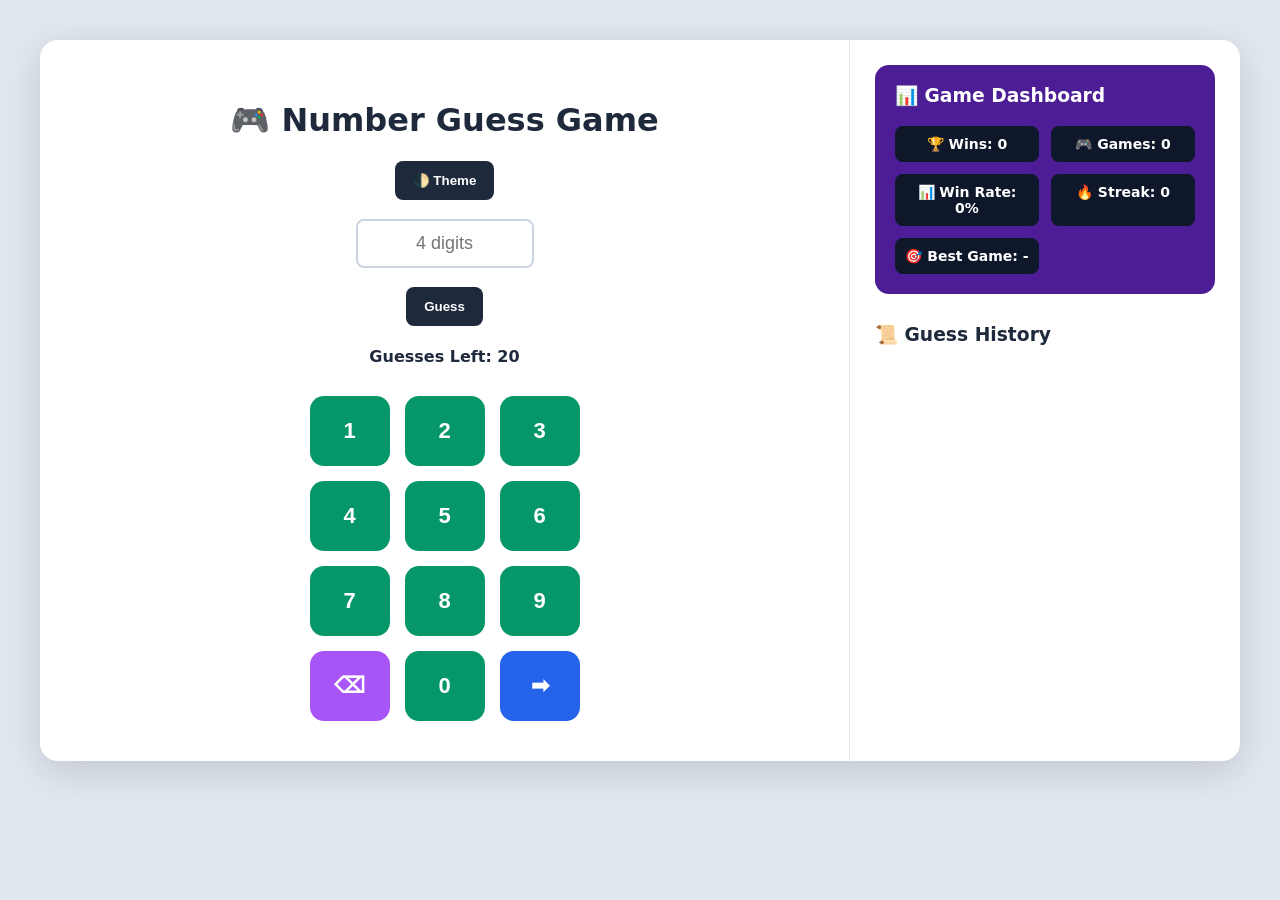
==== index.html @ 5a293d76 "Initial commit: number guess game" ====
<!DOCTYPE html>
<html lang="en">

<head>
<meta charset="UTF-8">
<meta name="viewport" content="width=device-width, initial-scale=1.0">
<title>Number Guess Game</title>

<link rel="stylesheet" href="css/styles.css">

</head>

<body>

<div class="main">

<!-- GAME AREA -->

<div class="game">

<h1>🎮 Number Guess Game</h1>

<button class="primary" onclick="toggleTheme()">🌓 Theme</button>

<br><br>

<input id="guessInput" maxlength="4" placeholder="4 digits">

<br><br>

<button class="primary" onclick="guess()">Guess</button>

<h3 id="result"></h3>
<h4 id="remaining"></h4>

<div class="keyboard">

<button onclick="addNum(1)">1</button>
<button onclick="addNum(2)">2</button>
<button onclick="addNum(3)">3</button>

<button onclick="addNum(4)">4</button>
<button onclick="addNum(5)">5</button>
<button onclick="addNum(6)">6</button>

<button onclick="addNum(7)">7</button>
<button onclick="addNum(8)">8</button>
<button onclick="addNum(9)">9</button>

<button class="backspace" onclick="deleteNum()">⌫</button>
<button onclick="addNum(0)">0</button>
<button class="enter" onclick="guess()">➡</button>

</div>

</div>

<!-- SIDE PANEL -->

<div class="sidePanel">

<div class="dashboard">

<h3>📊 Game Dashboard</h3>

<div class="stats">
<div>🏆 Wins: <span id="wins">0</span></div>
<div>🎮 Games: <span id="games">0</span></div>
<div>📊 Win Rate: <span id="rate">0%</span></div>
<div>🔥 Streak: <span id="streak">0</span></div>
<div>🎯 Best Game: <span id="best">-</span></div>
</div>

</div>

<h3>📜 Guess History</h3>

<div id="history" class="history"></div>

</div>

</div>

<script src="js/game.js"></script>

</body>
</html>
---- css/styles.css ----
/* GLOBAL */

body{
font-family:system-ui,-apple-system,Segoe UI,Roboto,sans-serif;
background:#e2e8f0;
margin:0;
color:#1e293b;
}

.dark{
background:#0f172a;
color:#f1f5f9;
}

/* MAIN CARD */

.main{
max-width:1200px;
margin:40px auto;
display:flex;
background:white;
border-radius:18px;
overflow:hidden;
box-shadow:0 10px 40px rgba(0,0,0,0.15);
}

.dark .main{
background:#020617;
}

/* GAME AREA */

.game{
flex:1;
padding:40px;
text-align:center;
}

/* SIDE PANEL */

.sidePanel{
width:340px;
padding:25px;
border-left:1px solid #e2e8f0;
overflow-y:auto;
}

.dark .sidePanel{
border-left:1px solid #1e293b;
}

/* INPUT */

input{
padding:12px;
font-size:18px;
width:150px;
text-align:center;
border-radius:8px;
border:2px solid #cbd5e1;
}

/* BUTTON */

button{
padding:12px 18px;
border:none;
border-radius:8px;
font-weight:600;
cursor:pointer;
}

.primary{
background:#1e293b;
color:white;
}

.primary:hover{
background:#0f172a;
}

/* KEYBOARD */

.keyboard{
display:grid;
grid-template-columns:repeat(3,80px);
gap:15px;
justify-content:center;
margin-top:30px;
}

.keyboard button{
width:80px;
height:70px;
font-size:22px;
border-radius:14px;
background:#059669;
color:white;
font-weight:bold;
}

.keyboard button:hover{
background:#047857;
transform:scale(1.05);
}

/* SPECIAL KEYS */

.enter{
background:#2563eb !important;
}

.backspace{
background:#a855f7 !important;
}

/* DASHBOARD */

.dashboard{
margin-bottom:30px;
background:#4c1d95; /* dark purple */
padding:20px;
border-radius:14px;
color:white;
font-weight:600;
}

.dashboard h3{
margin-top:0;
color:white;
}

.stats{
display:grid;
grid-template-columns:1fr 1fr;
gap:12px;
}

.stats div{
background:#0f172a; /* keep dark cells */
padding:12px;
border-radius:8px;
text-align:center;
font-size:14px;
color:white;
font-weight:bold;
}

.dashboard h3{
margin-top:0;
}

.stats{
display:grid;
grid-template-columns:1fr 1fr;
gap:12px;
}

.stats div{
background:#0f172a;
padding:10px;
border-radius:8px;
text-align:center;
font-size:14px;
}

/* HISTORY */

.history div{
background:#f1f5f9;
padding:10px;
margin-bottom:6px;
border-radius:6px;
font-size:14px;
}

.dark .history div{
background:#1e293b;
}

/* RESULT */

#result{
margin-top:20px;
font-weight:600;
font-size:18px;
}

/* PARTICLES */

.particle{
position:fixed;
font-size:28px;
pointer-events:none;
animation:explode 3s forwards;
}

@keyframes explode{
0%{transform:translate(0,0);opacity:1}
100%{transform:translate(var(--x),var(--y));opacity:0}
}

/* MOBILE */

@media(max-width:900px){

.main{
flex-direction:column;
}

.sidePanel{
width:100%;
border-left:none;
border-top:1px solid #e2e8f0;
}

.stats{
grid-template-columns:1fr;
}

}
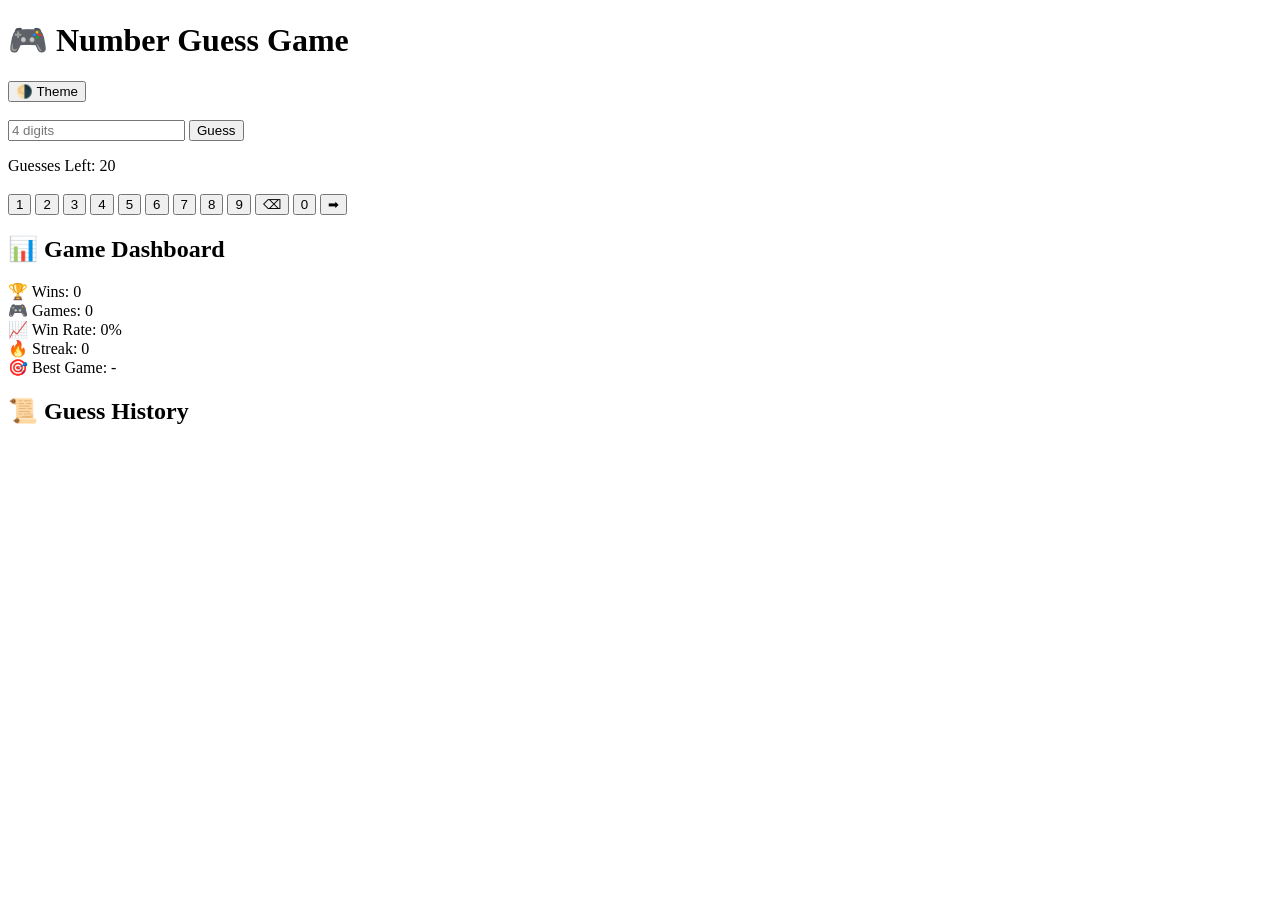
==== commit c33c7c16: "Fix mobile layout - move dashboard to bottom" ====
--- a/index.html
+++ b/index.html
@@ -1,4 +1,3 @@
-
 <!DOCTYPE html>
 <html lang="en">
 
@@ -7,82 +6,81 @@
 <meta name="viewport" content="width=device-width, initial-scale=1.0">
 <title>Number Guess Game</title>
 
-<link rel="stylesheet" href="css/styles.css">
-
+<link rel="stylesheet" href="style.css">
 </head>
 
 <body>
 
-<div class="main">
+<div class="main-container">
 
-<!-- GAME AREA -->
+    <!-- GAME SECTION -->
+    <div class="game-section">
 
-<div class="game">
+        <h1>🎮 Number Guess Game</h1>
 
-<h1>🎮 Number Guess Game</h1>
+        <button class="theme-btn" onclick="toggleTheme()">🌗 Theme</button>
 
-<button class="primary" onclick="toggleTheme()">🌓 Theme</button>
+        <br><br>
 
-<br><br>
+        <input id="guessInput" class="guess-input" placeholder="4 digits" maxlength="4">
 
-<input id="guessInput" maxlength="4" placeholder="4 digits">
+        <button class="guess-btn" onclick="guess()">Guess</button>
 
-<br><br>
+        <p id="remaining" class="guesses-left">Guesses Left: 20</p>
 
-<button class="primary" onclick="guess()">Guess</button>
+        <h3 id="result"></h3>
 
-<h3 id="result"></h3>
-<h4 id="remaining"></h4>
+        <!-- KEYPAD -->
+        <div class="keypad">
 
-<div class="keyboard">
+            <button onclick="addNum(1)">1</button>
+            <button onclick="addNum(2)">2</button>
+            <button onclick="addNum(3)">3</button>
 
-<button onclick="addNum(1)">1</button>
-<button onclick="addNum(2)">2</button>
-<button onclick="addNum(3)">3</button>
+            <button onclick="addNum(4)">4</button>
+            <button onclick="addNum(5)">5</button>
+            <button onclick="addNum(6)">6</button>
 
-<button onclick="addNum(4)">4</button>
-<button onclick="addNum(5)">5</button>
-<button onclick="addNum(6)">6</button>
+            <button onclick="addNum(7)">7</button>
+            <button onclick="addNum(8)">8</button>
+            <button onclick="addNum(9)">9</button>
 
-<button onclick="addNum(7)">7</button>
-<button onclick="addNum(8)">8</button>
-<button onclick="addNum(9)">9</button>
+            <button class="delete" onclick="deleteNum()">⌫</button>
+            <button onclick="addNum(0)">0</button>
+            <button class="enter" onclick="guess()">➡</button>
 
-<button class="backspace" onclick="deleteNum()">⌫</button>
-<button onclick="addNum(0)">0</button>
-<button class="enter" onclick="guess()">➡</button>
+        </div>
+
+    </div>
+
+
+    <!-- DASHBOARD -->
+    <div class="dashboard-section">
+
+        <h2>📊 Game Dashboard</h2>
+
+        <div class="stat">🏆 Wins: <span id="wins">0</span></div>
+        <div class="stat">🎮 Games: <span id="games">0</span></div>
+        <div class="stat">📈 Win Rate: <span id="rate">0%</span></div>
+        <div class="stat">🔥 Streak: <span id="streak">0</span></div>
+        <div class="stat">🎯 Best Game: <span id="best">-</span></div>
+
+    </div>
+
+
+    <!-- HISTORY -->
+    <div class="history-section">
+
+        <h2>📜 Guess History</h2>
+
+        <div id="history" class="history-list"></div>
+
+    </div>
 
 </div>
 
-</div>
-
-<!-- SIDE PANEL -->
-
-<div class="sidePanel">
-
-<div class="dashboard">
-
-<h3>📊 Game Dashboard</h3>
-
-<div class="stats">
-<div>🏆 Wins: <span id="wins">0</span></div>
-<div>🎮 Games: <span id="games">0</span></div>
-<div>📊 Win Rate: <span id="rate">0%</span></div>
-<div>🔥 Streak: <span id="streak">0</span></div>
-<div>🎯 Best Game: <span id="best">-</span></div>
-</div>
-
-</div>
-
-<h3>📜 Guess History</h3>
-
-<div id="history" class="history"></div>
-
-</div>
-
-</div>
-
-<script src="js/game.js"></script>
+<!-- GAME SCRIPT -->
+<script src="game.js"></script>
 
 </body>
-</html>
+</html>
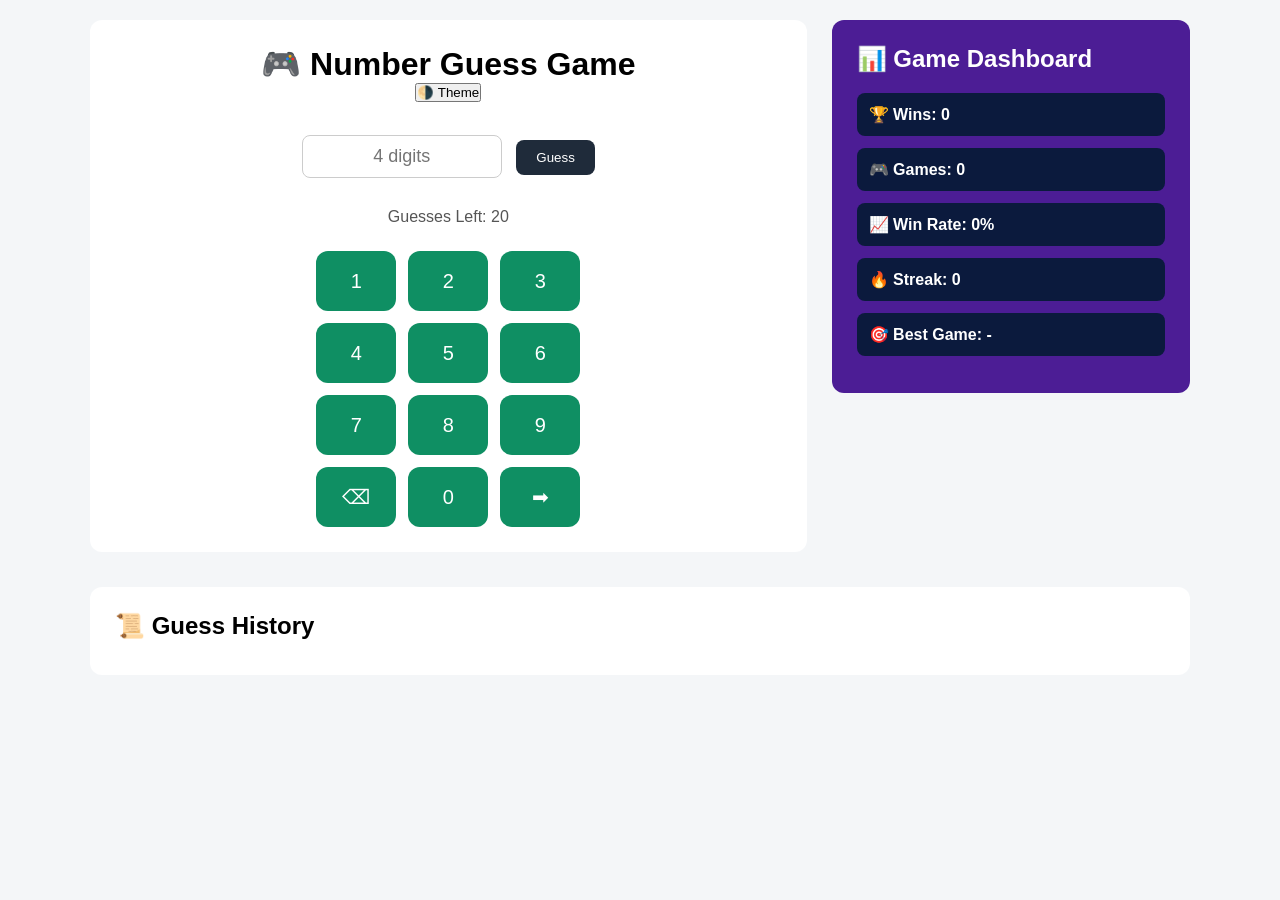
==== commit 0fb888a1: "path issue" ====
--- a/index.html
+++ b/index.html
@@ -6,7 +6,7 @@
 <meta name="viewport" content="width=device-width, initial-scale=1.0">
 <title>Number Guess Game</title>
 
-<link rel="stylesheet" href="style.css">
+<link rel="stylesheet" href="css/styles.css">
 </head>
 
 <body>
--- a/css/styles.css
+++ b/css/styles.css
@@ -0,0 +1,171 @@
+*{
+box-sizing:border-box;
+margin:0;
+padding:0;
+font-family:Arial;
+}
+
+body{
+background:#f4f6f8;
+padding:20px;
+}
+
+/* MAIN LAYOUT */
+
+.main-container{
+display:grid;
+grid-template-columns:2fr 1fr;
+gap:25px;
+max-width:1100px;
+margin:auto;
+align-items:start;
+}
+
+/* GAME SECTION */
+
+.game-section{
+background:white;
+padding:25px;
+border-radius:12px;
+text-align:center;
+}
+
+.guess-input{
+width:200px;
+padding:10px;
+margin:15px 0;
+font-size:18px;
+text-align:center;
+border-radius:8px;
+border:1px solid #ccc;
+}
+
+.guess-btn{
+padding:10px 20px;
+background:#1f2b3a;
+color:white;
+border:none;
+border-radius:8px;
+cursor:pointer;
+margin-left:10px;
+}
+
+.guesses-left{
+margin-top:15px;
+color:#555;
+}
+
+/* KEYPAD */
+
+.keypad{
+margin-top:25px;
+display:grid;
+grid-template-columns:repeat(3,80px);
+gap:12px;
+justify-content:center;
+}
+
+.keypad button{
+height:60px;
+font-size:20px;
+border:none;
+border-radius:12px;
+background:#0f8f63;
+color:white;
+cursor:pointer;
+transition:0.2s;
+}
+
+.keypad button:hover{
+transform:scale(1.05);
+}
+
+.delete{
+background:#9b5de5;
+}
+
+.enter{
+background:#2d6cdf;
+}
+
+/* DASHBOARD */
+
+.dashboard-section{
+background:#4c1d95;
+color:white;
+padding:25px;
+border-radius:12px;
+}
+
+.dashboard-section h2{
+margin-bottom:20px;
+}
+
+.stat{
+background:#0b1a3d;
+padding:12px;
+margin-bottom:12px;
+border-radius:8px;
+font-weight:bold;
+}
+
+/* HISTORY */
+
+.history-section{
+grid-column:1 / span 2;
+background:white;
+padding:25px;
+border-radius:12px;
+margin-top:10px;
+}
+
+.history-list{
+margin-top:10px;
+}
+
+/* ---------------- MOBILE ---------------- */
+
+@media (max-width:768px){
+
+.main-container{
+display:flex;
+flex-direction:column;
+gap:20px;
+}
+
+/* reset grid behavior */
+
+.history-section{
+grid-column:auto;
+}
+
+/* section order */
+
+.game-section{
+order:1;
+}
+
+.history-section{
+order:2;
+}
+
+.dashboard-section{
+order:3;
+}
+
+/* responsive keypad */
+
+.keypad{
+grid-template-columns:repeat(3,1fr);
+width:100%;
+}
+
+.keypad button{
+width:100%;
+}
+
+.guess-input{
+width:100%;
+}
+
+}
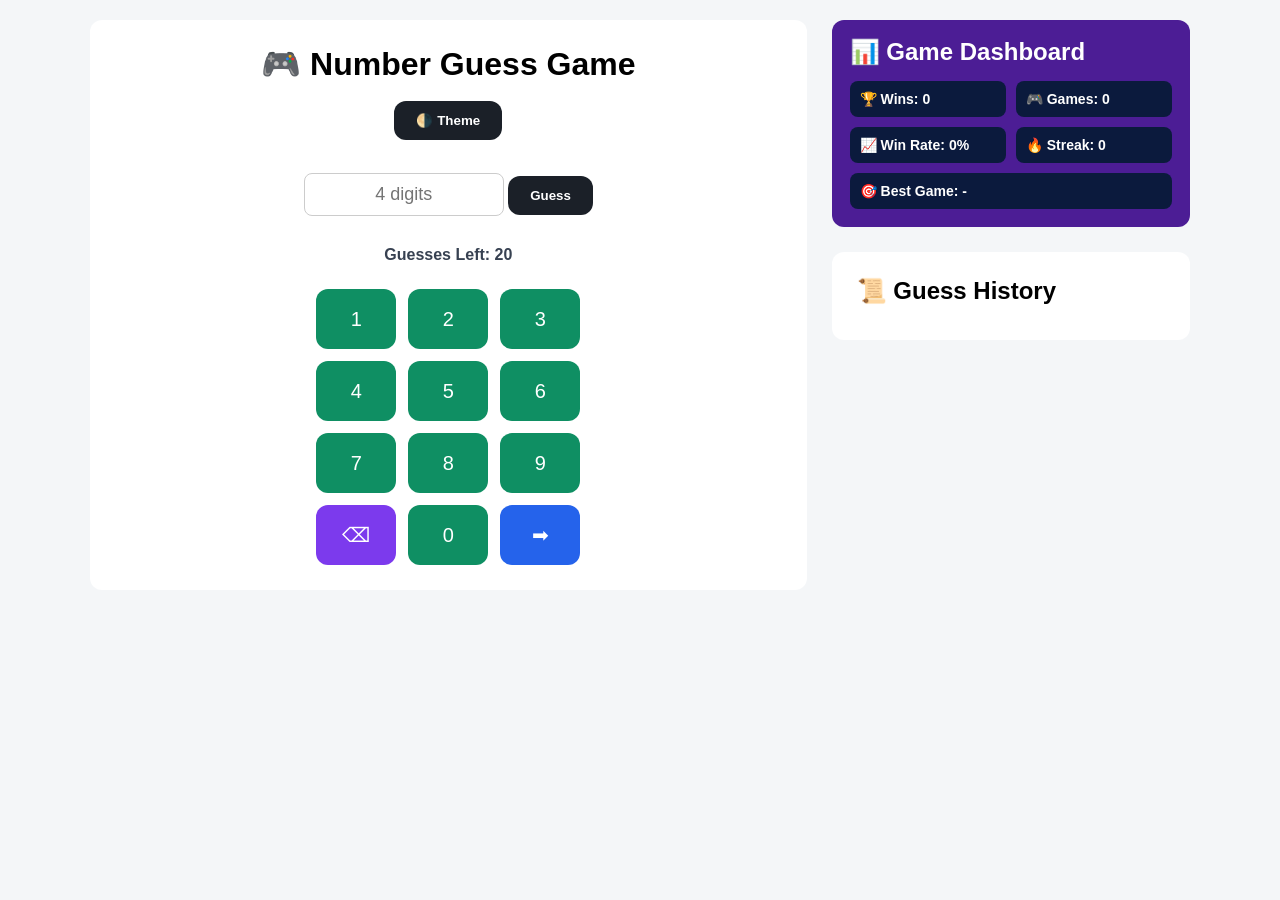
==== commit fb59d390: "Updated the dashboard" ====
--- a/index.html
+++ b/index.html
@@ -4,6 +4,7 @@
 <head>
 <meta charset="UTF-8">
 <meta name="viewport" content="width=device-width, initial-scale=1.0">
+
 <title>Number Guess Game</title>
 
 <link rel="stylesheet" href="css/styles.css">
@@ -18,17 +19,26 @@
 
         <h1>🎮 Number Guess Game</h1>
 
-        <button class="theme-btn" onclick="toggleTheme()">🌗 Theme</button>
+        <br>
+
+        <!-- THEME BUTTON -->
+        <button class="cell-btn theme-btn" onclick="toggleTheme()">🌗 Theme</button>
 
         <br><br>
 
-        <input id="guessInput" class="guess-input" placeholder="4 digits" maxlength="4">
+        <!-- INPUT -->
+        <input 
+        id="guessInput" 
+        class="guess-input" 
+        placeholder="4 digits"
+        maxlength="4">
 
-        <button class="guess-btn" onclick="guess()">Guess</button>
+        <button class="cell-btn guess-btn" onclick="guess()">Guess</button>
 
         <p id="remaining" class="guesses-left">Guesses Left: 20</p>
 
         <h3 id="result"></h3>
+
 
         <!-- KEYPAD -->
         <div class="keypad">
@@ -54,18 +64,38 @@
     </div>
 
 
+
     <!-- DASHBOARD -->
     <div class="dashboard-section">
 
         <h2>📊 Game Dashboard</h2>
 
-        <div class="stat">🏆 Wins: <span id="wins">0</span></div>
-        <div class="stat">🎮 Games: <span id="games">0</span></div>
-        <div class="stat">📈 Win Rate: <span id="rate">0%</span></div>
-        <div class="stat">🔥 Streak: <span id="streak">0</span></div>
-        <div class="stat">🎯 Best Game: <span id="best">-</span></div>
+        <div class="dashboard-grid">
+
+            <div class="stat">
+                🏆 Wins: <span id="wins">0</span>
+            </div>
+
+            <div class="stat">
+                🎮 Games: <span id="games">0</span>
+            </div>
+
+            <div class="stat">
+                📈 Win Rate: <span id="rate">0%</span>
+            </div>
+
+            <div class="stat">
+                🔥 Streak: <span id="streak">0</span>
+            </div>
+
+            <div class="stat" style="grid-column:1/3">
+                🎯 Best Game: <span id="best">-</span>
+            </div>
+
+        </div>
 
     </div>
+
 
 
     <!-- HISTORY -->
@@ -79,8 +109,9 @@
 
 </div>
 
+
 <!-- GAME SCRIPT -->
-<script src="game.js"></script>
+<script src="js/game.js"></script>
 
 </body>
 </html>
--- a/css/styles.css
+++ b/css/styles.css
@@ -8,27 +8,35 @@
 body{
 background:#f4f6f8;
 padding:20px;
-}
-
-/* MAIN LAYOUT */
+transition:0.3s;
+}
+
+/* ---------- DESKTOP LAYOUT ---------- */
 
 .main-container{
 display:grid;
 grid-template-columns:2fr 1fr;
+grid-template-rows:auto 1fr;
+grid-template-areas:
+"game dashboard"
+"game history";
 gap:25px;
 max-width:1100px;
 margin:auto;
 align-items:start;
 }
 
-/* GAME SECTION */
+/* ---------- GAME ---------- */
 
 .game-section{
+grid-area:game;
 background:white;
 padding:25px;
 border-radius:12px;
 text-align:center;
 }
+
+/* ---------- INPUT ---------- */
 
 .guess-input{
 width:200px;
@@ -40,22 +48,26 @@
 border:1px solid #ccc;
 }
 
+/* ---------- THEME + GUESS BUTTONS ---------- */
+
+.theme-btn,
 .guess-btn{
-padding:10px 20px;
-background:#1f2b3a;
+background:#1b2028;
 color:white;
 border:none;
-border-radius:8px;
+border-radius:12px;
+padding:12px 22px;
 cursor:pointer;
-margin-left:10px;
-}
-
-.guesses-left{
-margin-top:15px;
-color:#555;
-}
-
-/* KEYPAD */
+font-weight:600;
+transition:0.2s;
+}
+
+.theme-btn:hover,
+.guess-btn:hover{
+background:#374151;
+}
+
+/* ---------- KEYPAD ---------- */
 
 .keypad{
 margin-top:25px;
@@ -80,51 +92,68 @@
 transform:scale(1.05);
 }
 
-.delete{
-background:#9b5de5;
-}
-
-.enter{
-background:#2d6cdf;
-}
-
-/* DASHBOARD */
+/* Backspace button */
+
+.keypad button.delete{
+background:#7c3aed;
+}
+
+/* Enter button */
+
+.keypad button.enter{
+background:#2563eb;
+}
+
+/* ---------- GUESSES LEFT ---------- */
+
+.guesses-left{
+margin-top:15px;
+font-weight:700;
+color:#374151;
+}
+
+/* ---------- DASHBOARD ---------- */
 
 .dashboard-section{
+grid-area:dashboard;
 background:#4c1d95;
 color:white;
-padding:25px;
+padding:18px;
 border-radius:12px;
 }
 
 .dashboard-section h2{
-margin-bottom:20px;
+margin-bottom:15px;
+}
+
+.dashboard-grid{
+display:grid;
+grid-template-columns:1fr 1fr;
+gap:10px;
 }
 
 .stat{
 background:#0b1a3d;
-padding:12px;
-margin-bottom:12px;
+padding:10px;
 border-radius:8px;
 font-weight:bold;
-}
-
-/* HISTORY */
+font-size:14px;
+}
+
+/* ---------- HISTORY ---------- */
 
 .history-section{
-grid-column:1 / span 2;
+grid-area:history;
 background:white;
 padding:25px;
 border-radius:12px;
-margin-top:10px;
 }
 
 .history-list{
 margin-top:10px;
 }
 
-/* ---------------- MOBILE ---------------- */
-
+/* ---------- MOBILE ---------- */
 @media (max-width:768px){
 
 .main-container{
@@ -133,13 +162,14 @@
 gap:20px;
 }
 
-/* reset grid behavior */
-
-.history-section{
-grid-column:auto;
-}
-
-/* section order */
+/* Title + theme remain first automatically */
+
+.dashboard-section{
+order:3;
+margin:auto;
+width:100%;
+max-width:350px;
+}
 
 .game-section{
 order:1;
@@ -149,11 +179,7 @@
 order:2;
 }
 
-.dashboard-section{
-order:3;
-}
-
-/* responsive keypad */
+/* keypad responsive */
 
 .keypad{
 grid-template-columns:repeat(3,1fr);
@@ -168,4 +194,64 @@
 width:100%;
 }
 
+}
+/* ---------- DARK THEME ---------- */
+
+body.dark{
+background:#0f172a;
+color:white;
+}
+
+body.dark .game-section{
+background:#1e293b;
+}
+
+body.dark .history-section{
+background:#1e293b;
+}
+
+body.dark .guess-input{
+background:#0f172a;
+color:white;
+border:1px solid #444;
+}
+
+body.dark .dashboard-section{
+background:#312e81;
+}
+
+body.dark .stat{
+background:#020617;
+}
+
+/* Dark mode buttons */
+
+body.dark .theme-btn,
+body.dark .guess-btn{
+background:#4f0dbb;
+}
+
+/* Dark mode guesses text */
+
+body.dark .guesses-left{
+color:white;
+}
+
+.particle{
+position:fixed;
+font-size:30px;
+pointer-events:none;
+animation:explode 3s forwards;
+}
+
+@keyframes explode{
+0%{
+transform:translate(0,0);
+opacity:1;
+}
+
+100%{
+transform:translate(var(--x),var(--y));
+opacity:0;
+}
 }
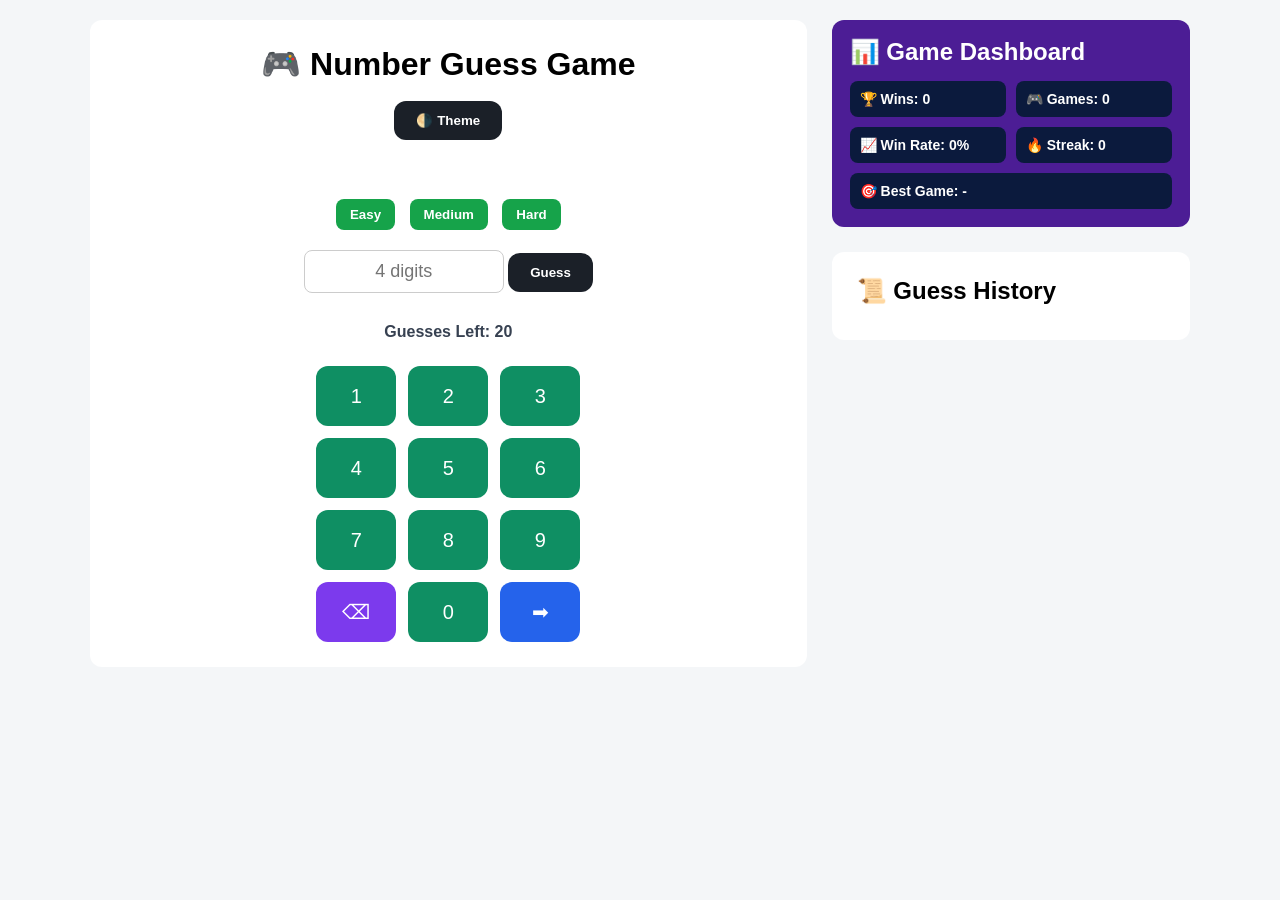
==== commit 816ff48d: "added difficulty levels" ====
--- a/index.html
+++ b/index.html
@@ -26,12 +26,20 @@
 
         <br><br>
 
+        <br><br>
+
+<div class="difficulty">
+<button onclick="setDifficulty(4)">Easy</button>
+<button onclick="setDifficulty(5)">Medium</button>
+<button onclick="setDifficulty(6)">Hard</button>
+</div>
+
         <!-- INPUT -->
         <input 
-        id="guessInput" 
-        class="guess-input" 
-        placeholder="4 digits"
-        maxlength="4">
+id="guessInput" 
+class="guess-input" 
+placeholder="Choose difficulty"
+maxlength="6">
 
         <button class="cell-btn guess-btn" onclick="guess()">Guess</button>
 
--- a/css/styles.css
+++ b/css/styles.css
@@ -48,6 +48,21 @@
 border:1px solid #ccc;
 }
 
+.difficulty button{
+margin:5px;
+padding:8px 14px;
+border:none;
+border-radius:8px;
+background:#16a34a;
+color:white;
+cursor:pointer;
+font-weight:bold;
+}
+
+.difficulty button:hover{
+background:#15803d;
+}
+
 /* ---------- THEME + GUESS BUTTONS ---------- */
 
 .theme-btn,
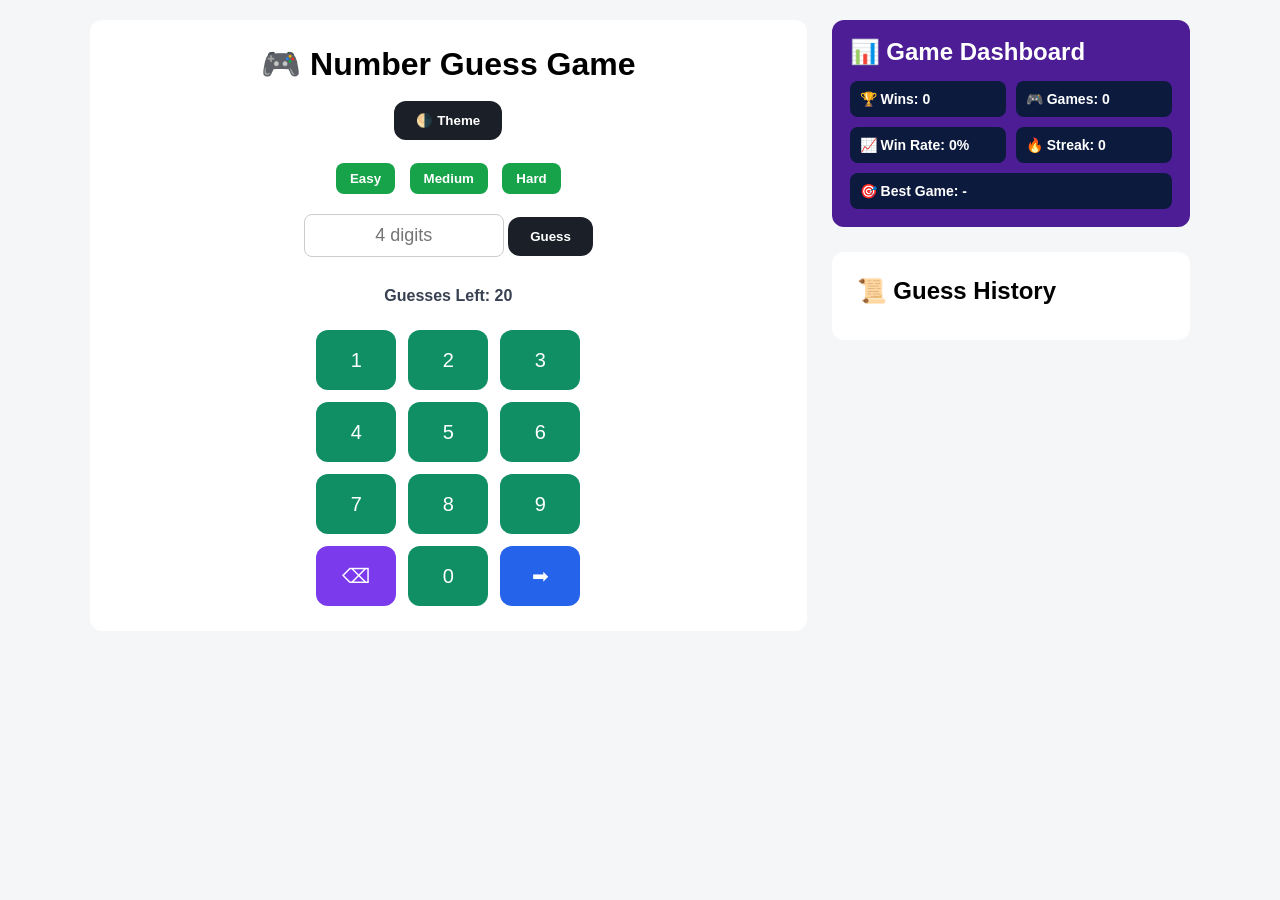
==== commit be59fcef: "added space change" ====
--- a/index.html
+++ b/index.html
@@ -24,7 +24,7 @@
         <!-- THEME BUTTON -->
         <button class="cell-btn theme-btn" onclick="toggleTheme()">🌗 Theme</button>
 
-        <br><br>
+        
 
         <br><br>
 
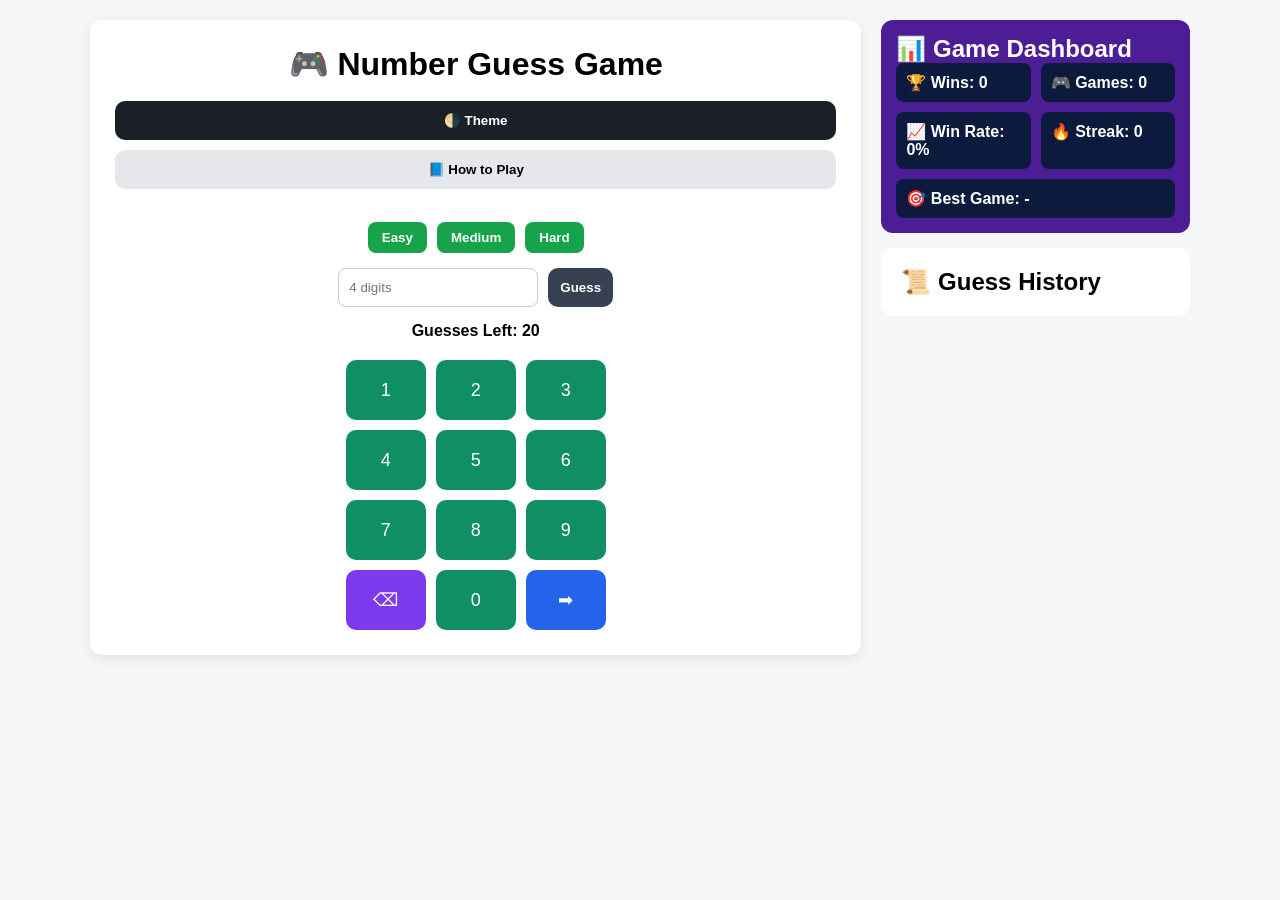
==== commit 00106917: "added how to play rules" ====
--- a/index.html
+++ b/index.html
@@ -2,123 +2,134 @@
 <html lang="en">
 
 <head>
-<meta charset="UTF-8">
-<meta name="viewport" content="width=device-width, initial-scale=1.0">
-
-<title>Number Guess Game</title>
-
-<link rel="stylesheet" href="css/styles.css">
+  <meta charset="UTF-8">
+  <meta name="viewport" content="width=device-width, initial-scale=1.0">
+  <title>Number Guess Game</title>
+  <link rel="stylesheet" href="css/styles.css">
 </head>
 
 <body>
-
+<div id="confetti-container"></div>
 <div class="main-container">
 
-    <!-- GAME SECTION -->
-    <div class="game-section">
+  <!-- LEFT SIDE -->
+  <div class="game-section">
 
-        <h1>🎮 Number Guess Game</h1>
+    <h1>🎮 Number Guess Game</h1>
 
-        <br>
+    <!-- CONTROLS -->
+     <br>
+    <div class="top-controls">
+      <button class="cell-btn theme-btn" onclick="toggleTheme()">🌗 Theme</button>
+      <button class="cell-btn info-btn" onclick="openInstructions()">📘 How to Play</button>
+    </div>
+<br>
+    <!-- DIFFICULTY -->
+    <div class="difficulty">
+      <button onclick="setDifficulty(4)">Easy</button>
+      <button onclick="setDifficulty(5)">Medium</button>
+      <button onclick="setDifficulty(6)">Hard</button>
+    </div>
 
-        <!-- THEME BUTTON -->
-        <button class="cell-btn theme-btn" onclick="toggleTheme()">🌗 Theme</button>
+    <!-- INPUT -->
+    <div class="input-row">
+      <input 
+        id="guessInput" 
+        class="guess-input" 
+        placeholder="Choose difficulty"
+        maxlength="6"
+      >
+      <button class="cell-btn guess-btn" onclick="guess()">Guess</button>
+    </div>
 
-        
+    <!-- STATUS -->
+    <p id="remaining" class="guesses-left">Guesses Left: 20</p>
+    <h3 id="result"></h3>
 
-        <br><br>
+    <!-- KEYPAD -->
+    <div class="keypad">
 
-<div class="difficulty">
-<button onclick="setDifficulty(4)">Easy</button>
-<button onclick="setDifficulty(5)">Medium</button>
-<button onclick="setDifficulty(6)">Hard</button>
-</div>
+      <button onclick="addNum(1)">1</button>
+      <button onclick="addNum(2)">2</button>
+      <button onclick="addNum(3)">3</button>
 
-        <!-- INPUT -->
-        <input 
-id="guessInput" 
-class="guess-input" 
-placeholder="Choose difficulty"
-maxlength="6">
+      <button onclick="addNum(4)">4</button>
+      <button onclick="addNum(5)">5</button>
+      <button onclick="addNum(6)">6</button>
 
-        <button class="cell-btn guess-btn" onclick="guess()">Guess</button>
+      <button onclick="addNum(7)">7</button>
+      <button onclick="addNum(8)">8</button>
+      <button onclick="addNum(9)">9</button>
 
-        <p id="remaining" class="guesses-left">Guesses Left: 20</p>
-
-        <h3 id="result"></h3>
-
-
-        <!-- KEYPAD -->
-        <div class="keypad">
-
-            <button onclick="addNum(1)">1</button>
-            <button onclick="addNum(2)">2</button>
-            <button onclick="addNum(3)">3</button>
-
-            <button onclick="addNum(4)">4</button>
-            <button onclick="addNum(5)">5</button>
-            <button onclick="addNum(6)">6</button>
-
-            <button onclick="addNum(7)">7</button>
-            <button onclick="addNum(8)">8</button>
-            <button onclick="addNum(9)">9</button>
-
-            <button class="delete" onclick="deleteNum()">⌫</button>
-            <button onclick="addNum(0)">0</button>
-            <button class="enter" onclick="guess()">➡</button>
-
-        </div>
+      <button class="delete" onclick="deleteNum()">⌫</button>
+      <button onclick="addNum(0)">0</button>
+      <button class="enter" onclick="guess()">➡</button>
 
     </div>
 
+  </div>
 
+  <!-- RIGHT SIDE -->
+  <div class="right-panel">
+
+    
 
     <!-- DASHBOARD -->
     <div class="dashboard-section">
+      <h2>📊 Game Dashboard</h2>
 
-        <h2>📊 Game Dashboard</h2>
+      <div class="dashboard-grid">
 
-        <div class="dashboard-grid">
+        <div class="stat">🏆 Wins: <span id="wins">0</span></div>
+        <div class="stat">🎮 Games: <span id="games">0</span></div>
+        <div class="stat">📈 Win Rate: <span id="rate">0%</span></div>
+        <div class="stat">🔥 Streak: <span id="streak">0</span></div>
 
-            <div class="stat">
-                🏆 Wins: <span id="wins">0</span>
-            </div>
-
-            <div class="stat">
-                🎮 Games: <span id="games">0</span>
-            </div>
-
-            <div class="stat">
-                📈 Win Rate: <span id="rate">0%</span>
-            </div>
-
-            <div class="stat">
-                🔥 Streak: <span id="streak">0</span>
-            </div>
-
-            <div class="stat" style="grid-column:1/3">
-                🎯 Best Game: <span id="best">-</span>
-            </div>
-
+        <div class="stat" style="grid-column:1/3">
+          🎯 Best Game: <span id="best">-</span>
         </div>
 
+      </div>
     </div>
-
-
 
     <!-- HISTORY -->
     <div class="history-section">
+      <h2>📜 Guess History</h2>
+      <div id="history" class="history-list"></div>
+    </div>
 
-        <h2>📜 Guess History</h2>
-
-        <div id="history" class="history-list"></div>
-
-    </div>
+  </div>
 
 </div>
 
+<!-- MODAL -->
+<div id="instructionsModal" class="modal">
+  <div class="modal-content fancy-modal">
+    
+    <span class="close" onclick="closeInstructions()">×</span>
 
-<!-- GAME SCRIPT -->
+    <h2 class="modal-title">🎮 How to Play</h2>
+
+    <p class="modal-desc">
+      Guess the secret number within <b>20 attempts</b>.
+    </p>
+
+    <ul class="rules">
+      <li>🎯 Choose difficulty (4 / 5 / 6 digits).</li>
+      <li>⌨️ Enter your guess using keypad or keyboard.</li>
+      <li>🔍 See how many digits are correct after each guess.</li>
+      <li>⚠️ Correct = right digit in the right position.</li>
+      <li>🔥 Use feedback to improve your next guess.</li>
+      <li>🏆 Guess correctly before attempts run out!</li>
+    </ul>
+
+    <div class="tip-box">
+      💡 <b>Tip:</b> Start random → refine using feedback
+    </div>
+
+  </div>
+</div>
+
 <script src="js/game.js"></script>
 
 </body>
--- a/css/styles.css
+++ b/css/styles.css
@@ -1,272 +1,518 @@
+/* ---------- RESET ---------- */
+
 *{
-box-sizing:border-box;
-margin:0;
-padding:0;
-font-family:Arial;
-}
+  box-sizing:border-box;
+  margin:0;
+  padding:0;
+  font-family:Arial, sans-serif;
+}
+
+h1, h2, h3 {
+  font-weight: 700;
+}
+
+/* 🔥 Make main buttons bold */
+
+.theme-btn,
+.info-btn,
+.difficulty button,
+.guess-btn{
+  font-weight: 700;
+}
+
+/* b, strong {
+  font-weight: bold;
+} */
+
+/* ---------- BODY ---------- */
 
 body{
-background:#f4f6f8;
-padding:20px;
-transition:0.3s;
-}
-
-/* ---------- DESKTOP LAYOUT ---------- */
+  background:#f4f6f8;
+  padding:20px;
+  transition:0.3s;
+}
+
+/* ---------- DARK MODE ---------- */
+
+body.dark{
+  background:#0f172a;
+  color:white;
+}
+
+/* ---------- LAYOUT ---------- */
 
 .main-container{
-display:grid;
-grid-template-columns:2fr 1fr;
-grid-template-rows:auto 1fr;
-grid-template-areas:
-"game dashboard"
-"game history";
-gap:25px;
-max-width:1100px;
-margin:auto;
-align-items:start;
-}
-
-/* ---------- GAME ---------- */
+  display:grid;
+  grid-template-columns:2.5fr 1fr;
+  gap:20px;
+  max-width:1100px;
+  margin:auto;
+}
+
+/* ---------- LEFT ---------- */
 
 .game-section{
-grid-area:game;
-background:white;
-padding:25px;
-border-radius:12px;
-text-align:center;
+  background:white;
+  padding:25px;
+  border-radius:12px;
+  text-align:center;
+  box-shadow:0 4px 12px rgba(0,0,0,0.08);
+  transition:0.3s;
+}
+
+body.dark .game-section{
+  background:#1e293b;
+}
+
+/* ---------- RIGHT PANEL ---------- */
+
+.right-panel{
+  display:flex;
+  flex-direction:column;
+  gap:15px;
+}
+
+/* ---------- TOP CONTROLS ---------- */
+
+.top-controls{
+  display:flex;
+  flex-direction:column;
+  gap:10px;
+}
+
+.top-controls button{
+  width:100%;
 }
 
 /* ---------- INPUT ---------- */
 
+.input-row{
+  display:flex;
+  justify-content:center;
+  gap:10px;
+  margin:15px 0;
+}
+
 .guess-input{
-width:200px;
-padding:10px;
-margin:15px 0;
-font-size:18px;
-text-align:center;
-border-radius:8px;
-border:1px solid #ccc;
+  padding:10px;
+  width:200px;
+  border-radius:8px;
+  border:1px solid #ccc;
+}
+
+body.dark .guess-input{
+  background:#334155;
+  color:white;
+  border:none;
+}
+
+/* ---------- DIFFICULTY ---------- */
+
+.difficulty{
+  display:flex;
+  justify-content:center;
+  gap:10px;
+  margin:15px 0;
 }
 
 .difficulty button{
-margin:5px;
-padding:8px 14px;
-border:none;
-border-radius:8px;
-background:#16a34a;
-color:white;
-cursor:pointer;
-font-weight:bold;
-}
-
-.difficulty button:hover{
-background:#15803d;
-}
-
-/* ---------- THEME + GUESS BUTTONS ---------- */
-
-.theme-btn,
+  background:#16a34a;
+  color:white;
+  border:none;
+  padding:8px 14px;
+  border-radius:8px;
+  cursor:pointer;
+}
+
+/* ---------- BUTTONS ---------- */
+
+.theme-btn{
+  background:#1b2028;
+  color:white;
+  border:none;
+  padding:12px;
+  border-radius:10px;
+  cursor:pointer;
+}
+
+.info-btn{
+  background:#e5e7eb;
+  border:none;
+  padding:12px;
+  border-radius:10px;
+  cursor:pointer;
+}
+
+body.dark .info-btn{
+  background:#334155;
+  color:white;
+}
+
 .guess-btn{
-background:#1b2028;
-color:white;
-border:none;
-border-radius:12px;
-padding:12px 22px;
-cursor:pointer;
-font-weight:600;
-transition:0.2s;
-}
-
-.theme-btn:hover,
-.guess-btn:hover{
-background:#374151;
+  background:#374151;
+  color:white;
+  border:none;
+  padding:12px;
+  border-radius:10px;
+  cursor:pointer;
 }
 
 /* ---------- KEYPAD ---------- */
 
 .keypad{
-margin-top:25px;
-display:grid;
-grid-template-columns:repeat(3,80px);
-gap:12px;
-justify-content:center;
+  display:grid;
+  grid-template-columns:repeat(3,80px);
+  gap:10px;
+  justify-content:center;
+  margin-top:20px;
+}
+
+
+
+.keypad button:hover{
+  transform:scale(1.05);
+}
+
+/* 🔥 ENTER BUTTON */
+.keypad .enter{
+  background:#2563eb;
 }
 
 .keypad button{
-height:60px;
-font-size:20px;
-border:none;
-border-radius:12px;
-background:#0f8f63;
-color:white;
-cursor:pointer;
-transition:0.2s;
-}
-
-.keypad button:hover{
-transform:scale(1.05);
-}
-
-/* Backspace button */
-
-.keypad button.delete{
-background:#7c3aed;
-}
-
-/* Enter button */
-
-.keypad button.enter{
-background:#2563eb;
-}
-
-/* ---------- GUESSES LEFT ---------- */
+  height:60px;
+  background:#0f8f63;
+  color:white;
+  border:none;
+  border-radius:10px;
+  font-size:18px;
+  cursor:pointer;
+
+  /* merged */
+  transition: transform 0.08s ease, opacity 0.08s;
+  touch-action: manipulation;
+}
+
+.keypad button:active{
+  transform: scale(0.92);
+  opacity: 0.8;
+}
+
+
+
+/* 🔥 BACKSPACE BUTTON */
+.keypad .delete{
+  background:#7c3aed;
+}
+
+/* DARK MODE KEYPAD */
+
+body.dark .keypad button{
+  background:#065f46;
+}
+
+body.dark .keypad .enter{
+  background:#1d4ed8;
+}
+
+body.dark .keypad .delete{
+  background:#6d28d9;
+}
+
+/* ---------- STATUS ---------- */
 
 .guesses-left{
-margin-top:15px;
-font-weight:700;
-color:#374151;
+  margin-top:10px;
+  font-weight:700;
 }
 
 /* ---------- DASHBOARD ---------- */
 
 .dashboard-section{
-grid-area:dashboard;
-background:#4c1d95;
-color:white;
-padding:18px;
-border-radius:12px;
-}
-
-.dashboard-section h2{
-margin-bottom:15px;
+  background:#4c1d95;
+  color:white;
+  padding:15px;
+  border-radius:12px;
 }
 
 .dashboard-grid{
-display:grid;
-grid-template-columns:1fr 1fr;
-gap:10px;
+  display:grid;
+  grid-template-columns:1fr 1fr;
+  gap:10px;
 }
 
 .stat{
-background:#0b1a3d;
-padding:10px;
-border-radius:8px;
-font-weight:bold;
-font-size:14px;
+  background:#0b1a3d;
+  padding:10px;
+  border-radius:8px;
+  font-weight:600;
+}
+
+.stat span{
+  font-weight:bold;
+}
+
+/* DARK DASHBOARD */
+
+body.dark .dashboard-section{
+  background:#312e81;
+}
+
+body.dark .stat{
+  background:#1e293b;
 }
 
 /* ---------- HISTORY ---------- */
 
 .history-section{
-grid-area:history;
-background:white;
-padding:25px;
-border-radius:12px;
-}
-
-.history-list{
-margin-top:10px;
+  background:white;
+  padding:20px;
+  border-radius:12px;
+  /* font-weight: normal; */
+}
+
+#history div{
+  font-weight: 400;
+  padding: 4px 0; /* normal */
+}
+
+body.dark .history-section{
+  background:#1e293b;
+}
+
+/* ---------- MODAL ---------- */
+
+.modal{
+  display: none;          /* ✅ stays hidden by default */
+  position: fixed;
+  top: 0;
+  left: 0;
+  width: 100%;
+  height: 100%;
+  background: rgba(0,0,0,0.6);
+
+  align-items: center;    /* keep these */
+  justify-content: center;
+}
+
+.modal.show{
+  display: flex;   /* ✅ only when opened */
+}
+
+.modal-content{
+  width:90%;
+  max-width:500px;
+
+  max-height:90vh;      /* 🔥 THIS IS KEY */
+  overflow-y:auto;      /* 🔥 ENABLE SCROLL */
+
+  border-radius:12px;
+}
+
+body.dark .modal-content{
+  background:#1e293b;
+  color:white;
+}
+
+/* ---------- CONFETTI ---------- */
+
+#confetti-container{
+  position:fixed;
+  top:0;
+  left:0;
+  width:100%;
+  height:100%;
+  pointer-events:none;
+  z-index:999;
+}
+
+.particle{
+  position:fixed;
+  font-size:20px;
+  pointer-events:none;
+  animation: fallAnim 1.5s linear forwards;
+  z-index: 9999;
+}
+
+/* 🔥 Falling animation */
+@keyframes fallAnim{
+  from{
+    transform: translate(0,0);
+    opacity:1;
+  }
+  to{
+    transform: translate(var(--x), var(--y));
+    opacity:0;
+  }
+}
+
+@keyframes explodeAnim{
+  to{
+    transform: translate(var(--x), var(--y));
+    opacity:0;
+  }
 }
 
 /* ---------- MOBILE ---------- */
+
+/* @media (max-width:768px){
+
+  .main-container{
+    display:flex;
+    flex-direction:column;
+  }
+
+  .keypad{
+    grid-template-columns:repeat(3,1fr);
+  }
+
+  .guess-input{
+    width:100%;
+  }
+
+}  */
+
+/* 🌟 Modal Styling Upgrade */
+.fancy-modal{
+  position: relative;
+  border-radius: 16px;
+  padding: 25px;
+  background: linear-gradient(135deg, #ffffff, #f1f5f9);
+  box-shadow: 0 10px 30px rgba(0,0,0,0.2);
+  animation: modalPop 0.25s ease;
+
+  max-height: 85vh;
+  overflow-y: auto;
+
+  scroll-behavior: smooth; /* merged */
+}
+
+.modal-content{
+  width:90%;
+  max-width:500px;
+
+  max-height:90vh;      /* 🔥 THIS IS KEY */
+  overflow-y:auto;      /* 🔥 ENABLE SCROLL */
+
+  border-radius:12px;
+}
+
+/* Custom scrollbar (desktop) */
+.fancy-modal::-webkit-scrollbar{
+  width: 6px;
+}
+
+.fancy-modal::-webkit-scrollbar-thumb{
+  background: #cbd5e1;
+  border-radius: 10px;
+}
+
+body.dark .fancy-modal::-webkit-scrollbar-thumb{
+  background: #475569;
+}
+
+/* 🎮 Title */
+.modal-title{
+  font-size: 26px;
+  margin-bottom: 10px;
+}
+
+/* 📄 Description */
+.modal-desc{
+  font-size: 15px;
+  margin-bottom: 15px;
+  color: #444;
+}
+
+/* 📋 Rules list */
+.rules{
+  list-style: none;
+  padding-left: 0;
+}
+
+.rules li{
+  padding: 8px 10px;
+  margin-bottom: 6px;
+  border-radius: 8px;
+  transition: 0.2s;
+}
+
+.rules li:hover{
+  background: rgba(0,0,0,0.05);
+  transform: translateX(4px);
+}
+
+/* 💡 Tip box */
+.tip-box{
+  margin-top: 15px;
+  padding: 10px;
+  border-radius: 10px;
+  background: linear-gradient(135deg, #fef9c3, #fde68a);
+  font-size: 14px;
+}
+
+/* ❌ Close button */
+.close{
+  position: absolute;
+  top: 10px;
+  left: 12px;
+  font-size: 20px;
+  cursor: pointer;
+  opacity: 0.7;
+}
+
+.close:hover{
+  opacity: 1;
+}
+
+/* ✨ Pop animation */
+@keyframes modalPop{
+  from{
+    transform: scale(0.9);
+    opacity: 0;
+  }
+  to{
+    transform: scale(1);
+    opacity: 1;
+  }
+}
+
+/* 🌙 Dark mode support */
+body.dark .fancy-modal{
+  background: linear-gradient(135deg, #1e293b, #0f172a);
+  color: white;
+}
+
+body.dark .modal-desc{
+  color: #cbd5f5;
+}
+
+body.dark .rules li:hover{
+  background: rgba(255,255,255,0.05);
+}
+
+body.dark .tip-box{
+  background: linear-gradient(135deg, #78350f, #92400e);
+  color: #fef3c7;
+}
+
 @media (max-width:768px){
 
-.main-container{
-display:flex;
-flex-direction:column;
-gap:20px;
-}
-
-/* Title + theme remain first automatically */
-
-.dashboard-section{
-order:3;
-margin:auto;
-width:100%;
-max-width:350px;
-}
-
-.game-section{
-order:1;
-}
-
-.history-section{
-order:2;
-}
-
-/* keypad responsive */
-
-.keypad{
-grid-template-columns:repeat(3,1fr);
-width:100%;
-}
-
-.keypad button{
-width:100%;
-}
-
-.guess-input{
-width:100%;
-}
-
-}
-/* ---------- DARK THEME ---------- */
-
-body.dark{
-background:#0f172a;
-color:white;
-}
-
-body.dark .game-section{
-background:#1e293b;
-}
-
-body.dark .history-section{
-background:#1e293b;
-}
-
-body.dark .guess-input{
-background:#0f172a;
-color:white;
-border:1px solid #444;
-}
-
-body.dark .dashboard-section{
-background:#312e81;
-}
-
-body.dark .stat{
-background:#020617;
-}
-
-/* Dark mode buttons */
-
-body.dark .theme-btn,
-body.dark .guess-btn{
-background:#4f0dbb;
-}
-
-/* Dark mode guesses text */
-
-body.dark .guesses-left{
-color:white;
-}
-
-.particle{
-position:fixed;
-font-size:30px;
-pointer-events:none;
-animation:explode 3s forwards;
-}
-
-@keyframes explode{
-0%{
-transform:translate(0,0);
-opacity:1;
-}
-
-100%{
-transform:translate(var(--x),var(--y));
-opacity:0;
-}
+  .main-container{
+    display:flex;
+    flex-direction:column;
+  }
+
+  .history-section{
+    order:2;
+  }
+
+  .dashboard-section{
+    order:3;
+  }
+
+   .fancy-modal{
+    max-height: 90vh;
+    padding: 20px;
+  }
+
 }
